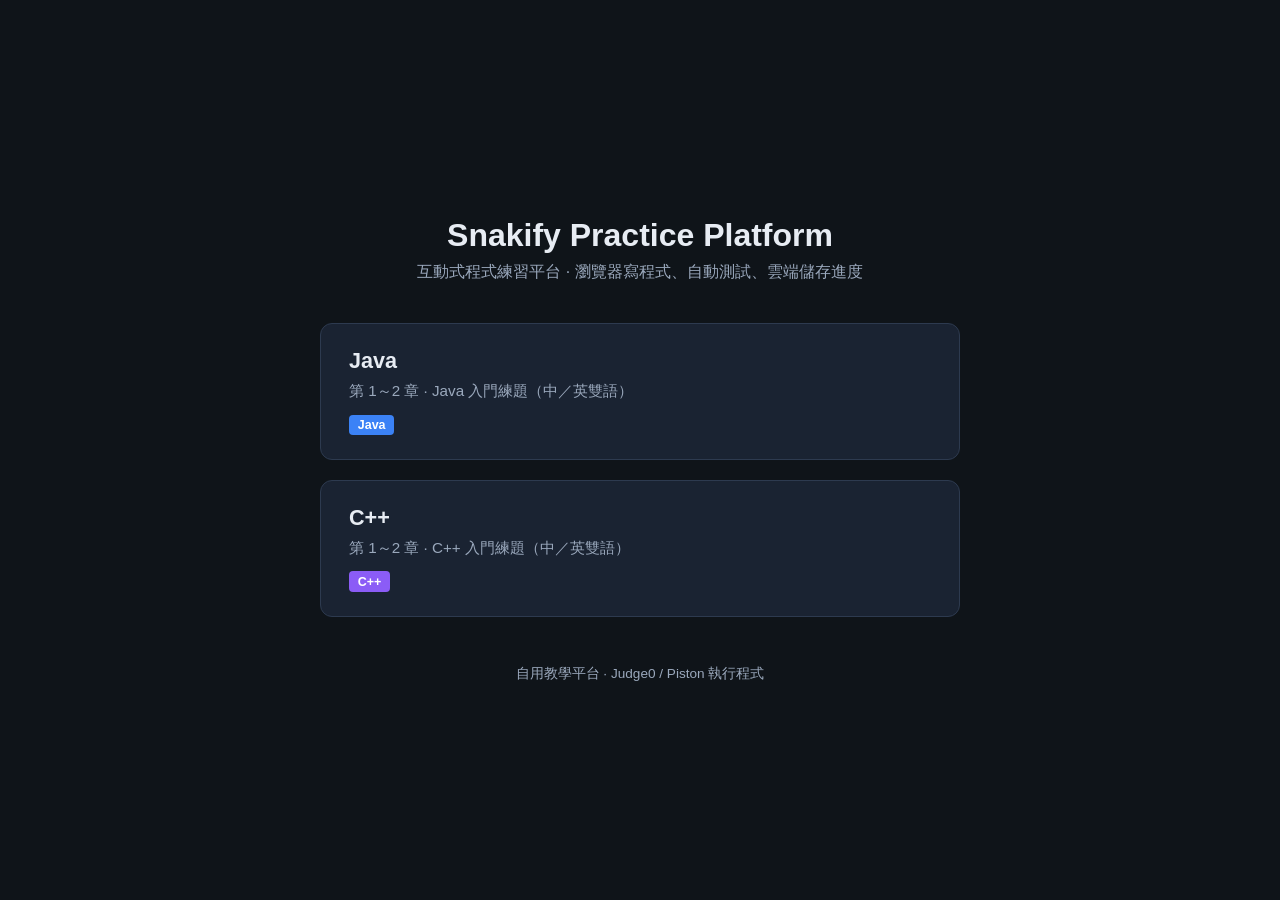
==== index.html @ fd52900b "Initial commit: Snakify Practice Platform (Java + C++) Co-authored-by: Cursor <cursoragent@cursor.co" ====
<!DOCTYPE html>
<html lang="zh-Hant">
<head>
  <meta charset="UTF-8">
  <meta name="viewport" content="width=device-width, initial-scale=1.0">
  <title>Snakify Practice Platform — 互動式程式練習</title>
  <style>
    :root {
      --bg: #0f1419;
      --surface: #1a2332;
      --border: #2d3a4f;
      --text: #e7ecf3;
      --muted: #9aa8bc;
      --accent: #3b82f6;
      --accent2: #8b5cf6;
      --font: "Segoe UI", "Microsoft JhengHei", "PingFang TC", sans-serif;
    }
    * { box-sizing: border-box; }
    body {
      margin: 0;
      min-height: 100vh;
      font-family: var(--font);
      background: var(--bg);
      color: var(--text);
      display: flex;
      flex-direction: column;
      align-items: center;
      justify-content: center;
      padding: 2rem 1.25rem;
    }
    h1 { margin: 0 0 0.5rem; font-size: 2rem; text-align: center; }
    .subtitle { color: var(--muted); margin: 0 0 2.5rem; text-align: center; max-width: 520px; }
    .cards {
      display: grid;
      gap: 1.25rem;
      width: min(640px, 100%);
    }
    .card {
      display: block;
      background: var(--surface);
      border: 1px solid var(--border);
      border-radius: 12px;
      padding: 1.5rem 1.75rem;
      text-decoration: none;
      color: inherit;
      transition: border-color 0.15s, transform 0.15s;
    }
    .card:hover {
      border-color: var(--accent);
      transform: translateY(-2px);
    }
    .card.cpp:hover { border-color: var(--accent2); }
    .card h2 { margin: 0 0 0.35rem; font-size: 1.35rem; }
    .card p { margin: 0; color: var(--muted); font-size: 0.95rem; line-height: 1.5; }
    .badge {
      display: inline-block;
      margin-top: 0.75rem;
      padding: 0.2rem 0.55rem;
      border-radius: 4px;
      font-size: 0.78rem;
      font-weight: 700;
      color: #fff;
      background: var(--accent);
    }
    .card.cpp .badge { background: var(--accent2); }
    footer { margin-top: 3rem; color: var(--muted); font-size: 0.85rem; text-align: center; }
  </style>
</head>
<body>
  <h1>Snakify Practice Platform</h1>
  <p class="subtitle">互動式程式練習平台 · 瀏覽器寫程式、自動測試、雲端儲存進度</p>

  <div class="cards">
    <a class="card" href="java/">
      <h2>Java</h2>
      <p>第 1～2 章 · Java 入門練題（中／英雙語）</p>
      <span class="badge">Java</span>
    </a>
    <a class="card cpp" href="cpp/">
      <h2>C++</h2>
      <p>第 1～2 章 · C++ 入門練題（中／英雙語）</p>
      <span class="badge">C++</span>
    </a>
  </div>

  <footer>自用教學平台 · Judge0 / Piston 執行程式</footer>
</body>
</html>
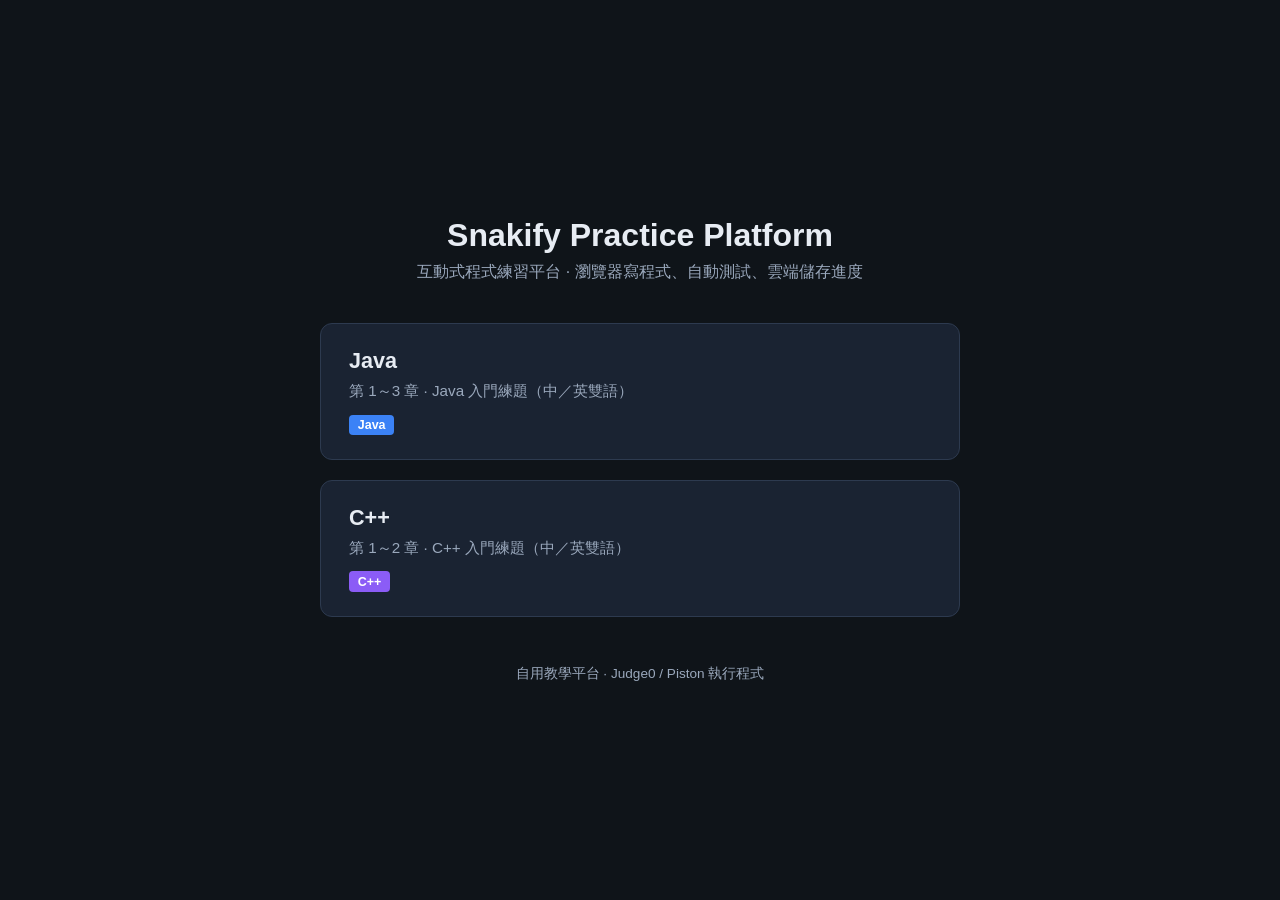
==== commit 9b0f2c0c: "Bypass browser cache when loading chapter data" ====
--- a/index.html
+++ b/index.html
@@ -73,7 +73,7 @@
   <div class="cards">
     <a class="card" href="java/">
       <h2>Java</h2>
-      <p>第 1～2 章 · Java 入門練題（中／英雙語）</p>
+      <p>第 1～3 章 · Java 入門練題（中／英雙語）</p>
       <span class="badge">Java</span>
     </a>
     <a class="card cpp" href="cpp/">
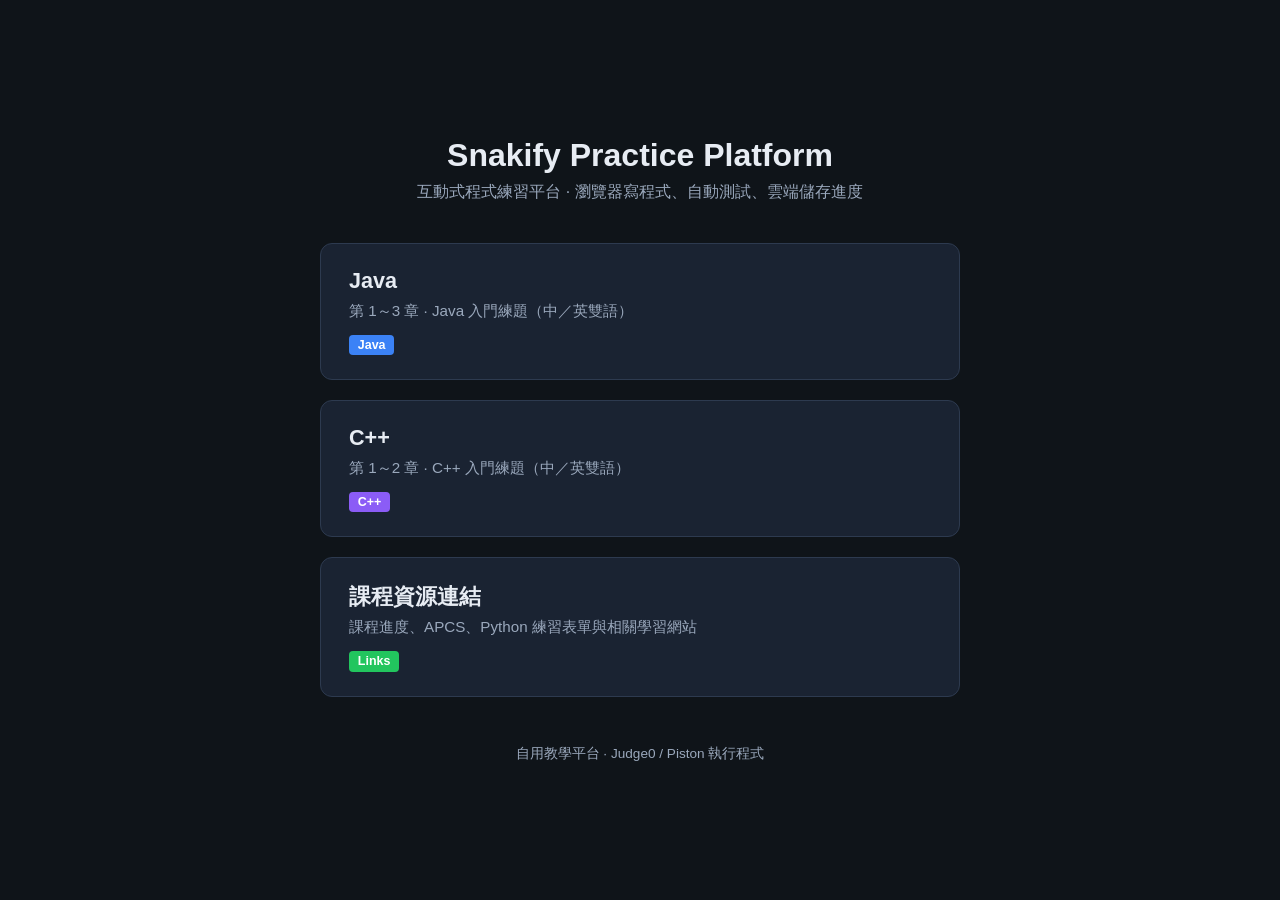
==== commit 2ad9da4a: "Add course resource links page from class index." ====
--- a/index.html
+++ b/index.html
@@ -50,6 +50,7 @@
       transform: translateY(-2px);
     }
     .card.cpp:hover { border-color: var(--accent2); }
+    .card.links:hover { border-color: #22c55e; }
     .card h2 { margin: 0 0 0.35rem; font-size: 1.35rem; }
     .card p { margin: 0; color: var(--muted); font-size: 0.95rem; line-height: 1.5; }
     .badge {
@@ -63,6 +64,7 @@
       background: var(--accent);
     }
     .card.cpp .badge { background: var(--accent2); }
+    .card.links .badge { background: #22c55e; }
     footer { margin-top: 3rem; color: var(--muted); font-size: 0.85rem; text-align: center; }
   </style>
 </head>
@@ -81,6 +83,11 @@
       <p>第 1～2 章 · C++ 入門練題（中／英雙語）</p>
       <span class="badge">C++</span>
     </a>
+    <a class="card links" href="course-links.html">
+      <h2>課程資源連結</h2>
+      <p>課程進度、APCS、Python 練習表單與相關學習網站</p>
+      <span class="badge">Links</span>
+    </a>
   </div>
 
   <footer>自用教學平台 · Judge0 / Piston 執行程式</footer>
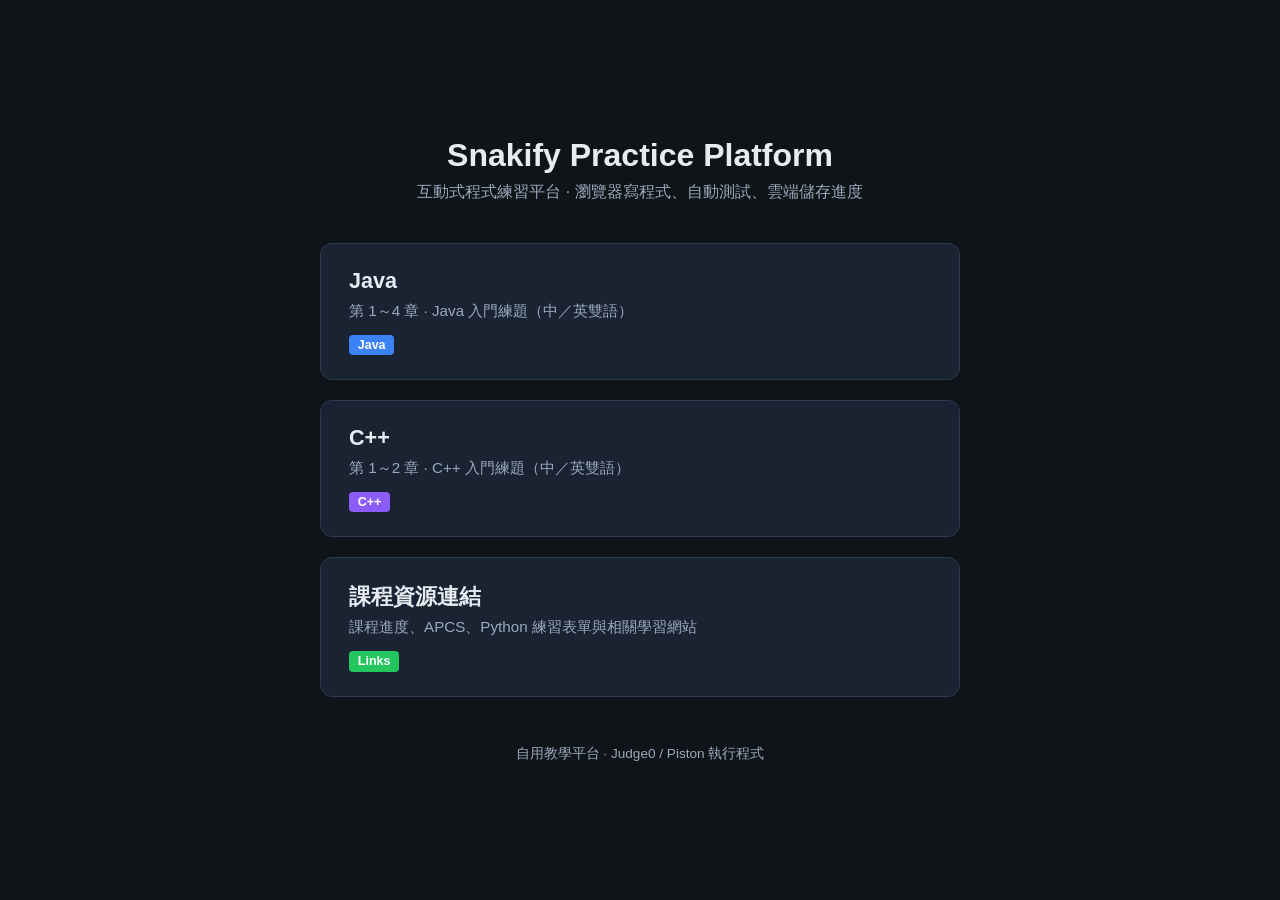
==== commit 20108a2f: "Add Java chapter 4 (for loop with range, 10 problems)." ====
--- a/index.html
+++ b/index.html
@@ -75,7 +75,7 @@
   <div class="cards">
     <a class="card" href="java/">
       <h2>Java</h2>
-      <p>第 1～3 章 · Java 入門練題（中／英雙語）</p>
+      <p>第 1～4 章 · Java 入門練題（中／英雙語）</p>
       <span class="badge">Java</span>
     </a>
     <a class="card cpp" href="cpp/">
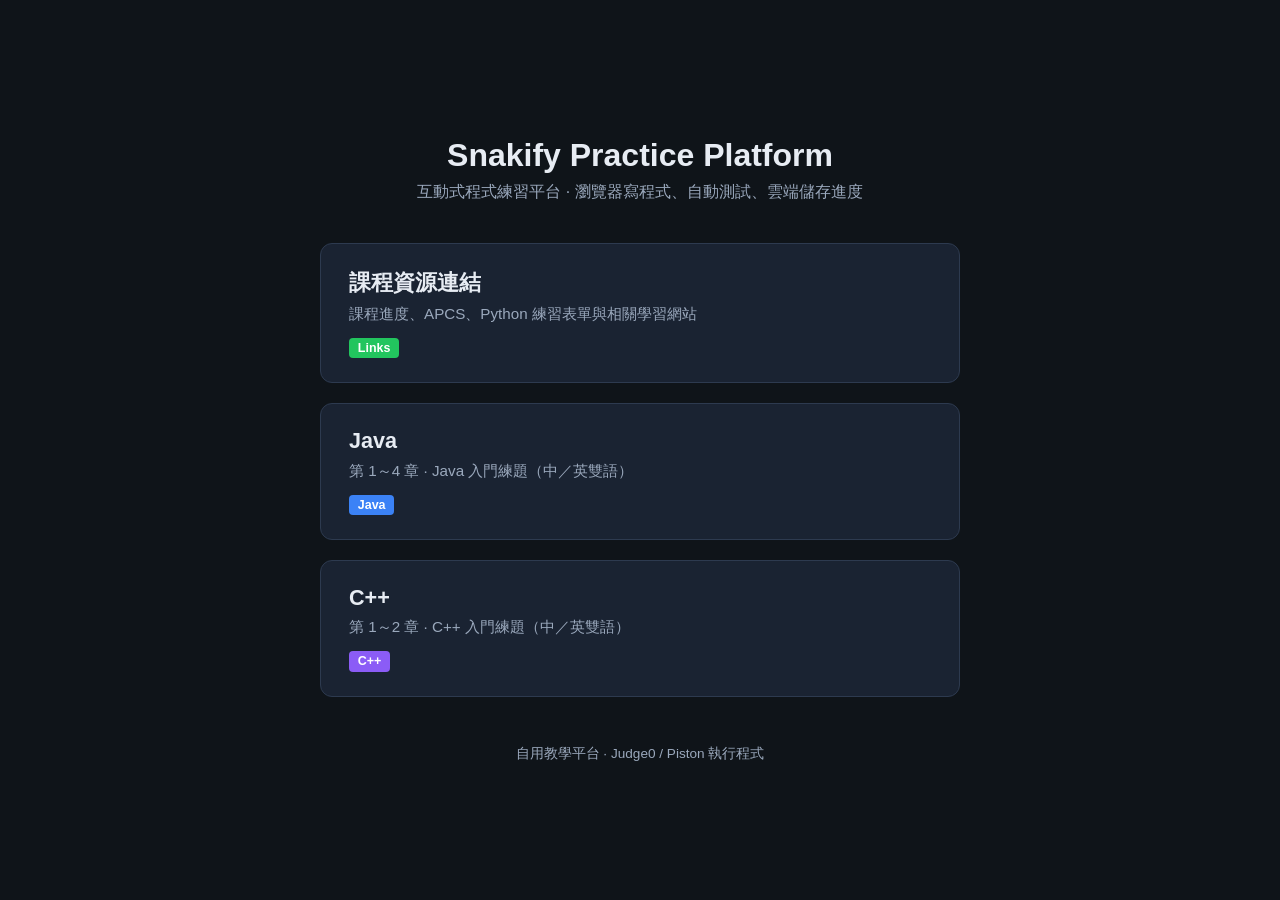
==== commit 8242d896: "Move course links card to top of home page." ====
--- a/index.html
+++ b/index.html
@@ -73,6 +73,11 @@
   <p class="subtitle">互動式程式練習平台 · 瀏覽器寫程式、自動測試、雲端儲存進度</p>
 
   <div class="cards">
+    <a class="card links" href="course-links.html">
+      <h2>課程資源連結</h2>
+      <p>課程進度、APCS、Python 練習表單與相關學習網站</p>
+      <span class="badge">Links</span>
+    </a>
     <a class="card" href="java/">
       <h2>Java</h2>
       <p>第 1～4 章 · Java 入門練題（中／英雙語）</p>
@@ -83,11 +88,6 @@
       <p>第 1～2 章 · C++ 入門練題（中／英雙語）</p>
       <span class="badge">C++</span>
     </a>
-    <a class="card links" href="course-links.html">
-      <h2>課程資源連結</h2>
-      <p>課程進度、APCS、Python 練習表單與相關學習網站</p>
-      <span class="badge">Links</span>
-    </a>
   </div>
 
   <footer>自用教學平台 · Judge0 / Piston 執行程式</footer>
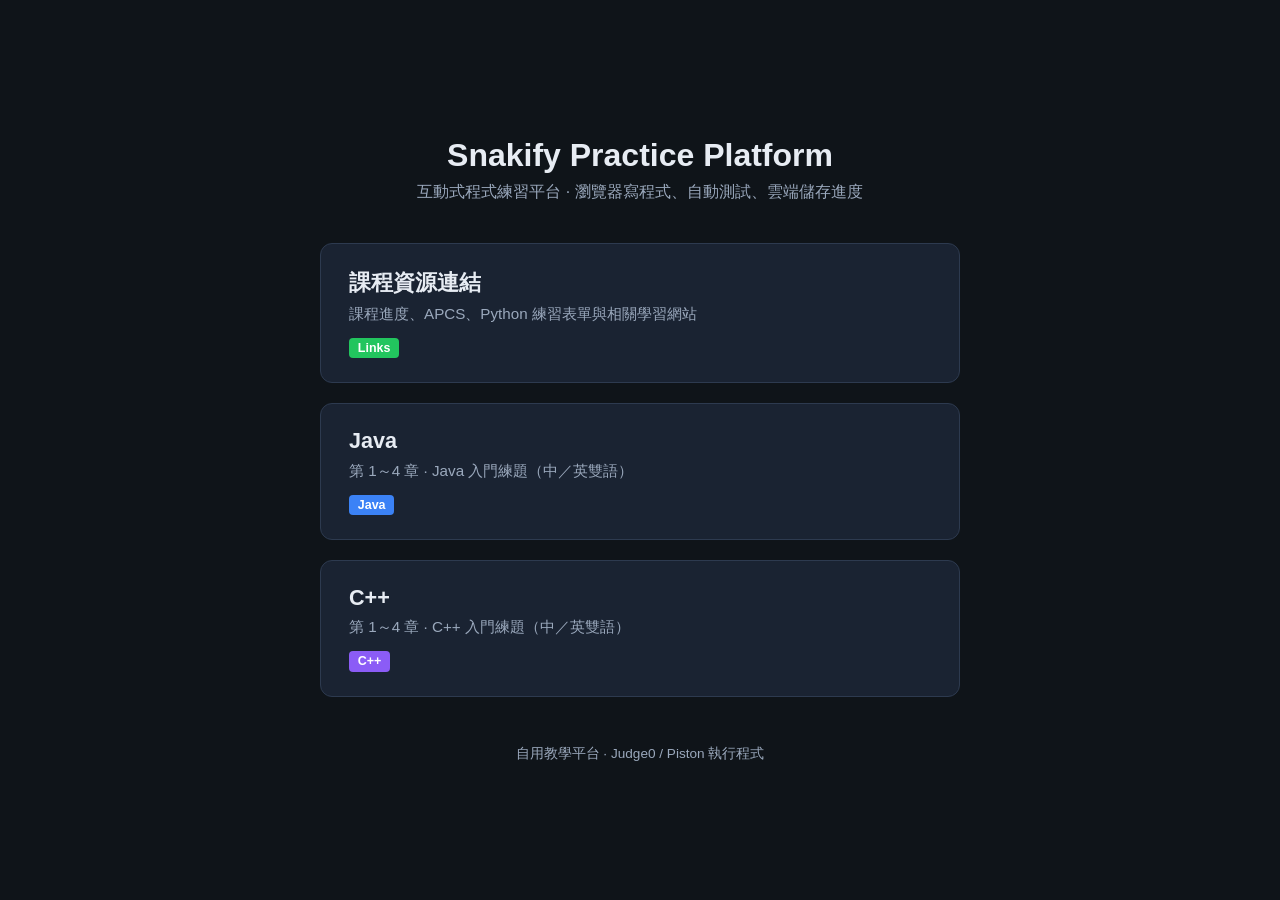
==== commit 70a9a509: "Sync C++ chapters through chapter 4 and improve guidance for common input pitfalls. Co-authored-by: " ====
--- a/index.html
+++ b/index.html
@@ -85,7 +85,7 @@
     </a>
     <a class="card cpp" href="cpp/">
       <h2>C++</h2>
-      <p>第 1～2 章 · C++ 入門練題（中／英雙語）</p>
+      <p>第 1～4 章 · C++ 入門練題（中／英雙語）</p>
       <span class="badge">C++</span>
     </a>
   </div>
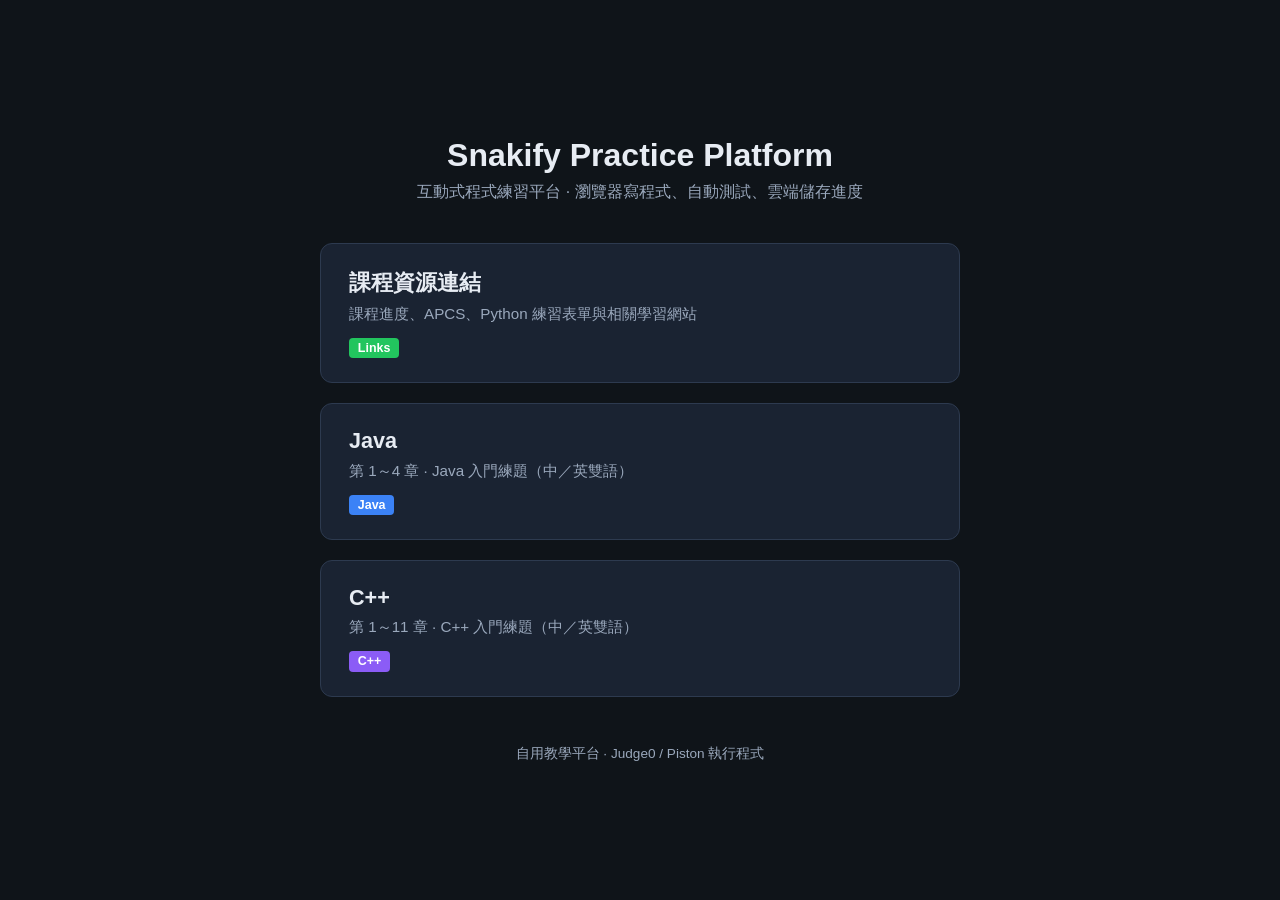
==== commit 13c7a420: "Add C++ Snakify chapters 5 through 11" ====
--- a/index.html
+++ b/index.html
@@ -85,7 +85,7 @@
     </a>
     <a class="card cpp" href="cpp/">
       <h2>C++</h2>
-      <p>第 1～4 章 · C++ 入門練題（中／英雙語）</p>
+      <p>第 1～11 章 · C++ 入門練題（中／英雙語）</p>
       <span class="badge">C++</span>
     </a>
   </div>
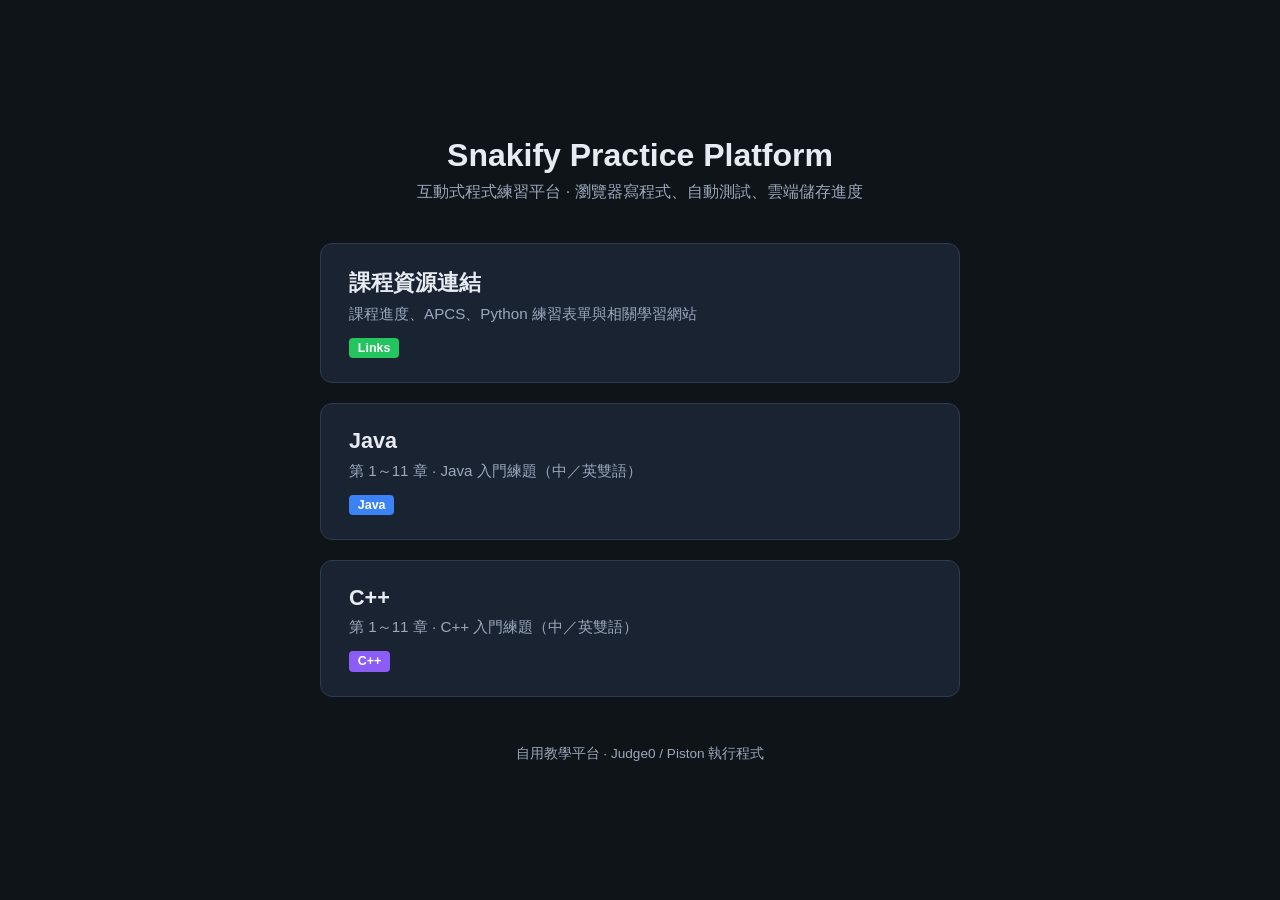
==== commit 11355167: "Add Java Snakify chapters 5 through 11" ====
--- a/index.html
+++ b/index.html
@@ -80,7 +80,7 @@
     </a>
     <a class="card" href="java/">
       <h2>Java</h2>
-      <p>第 1～4 章 · Java 入門練題（中／英雙語）</p>
+      <p>第 1～11 章 · Java 入門練題（中／英雙語）</p>
       <span class="badge">Java</span>
     </a>
     <a class="card cpp" href="cpp/">
